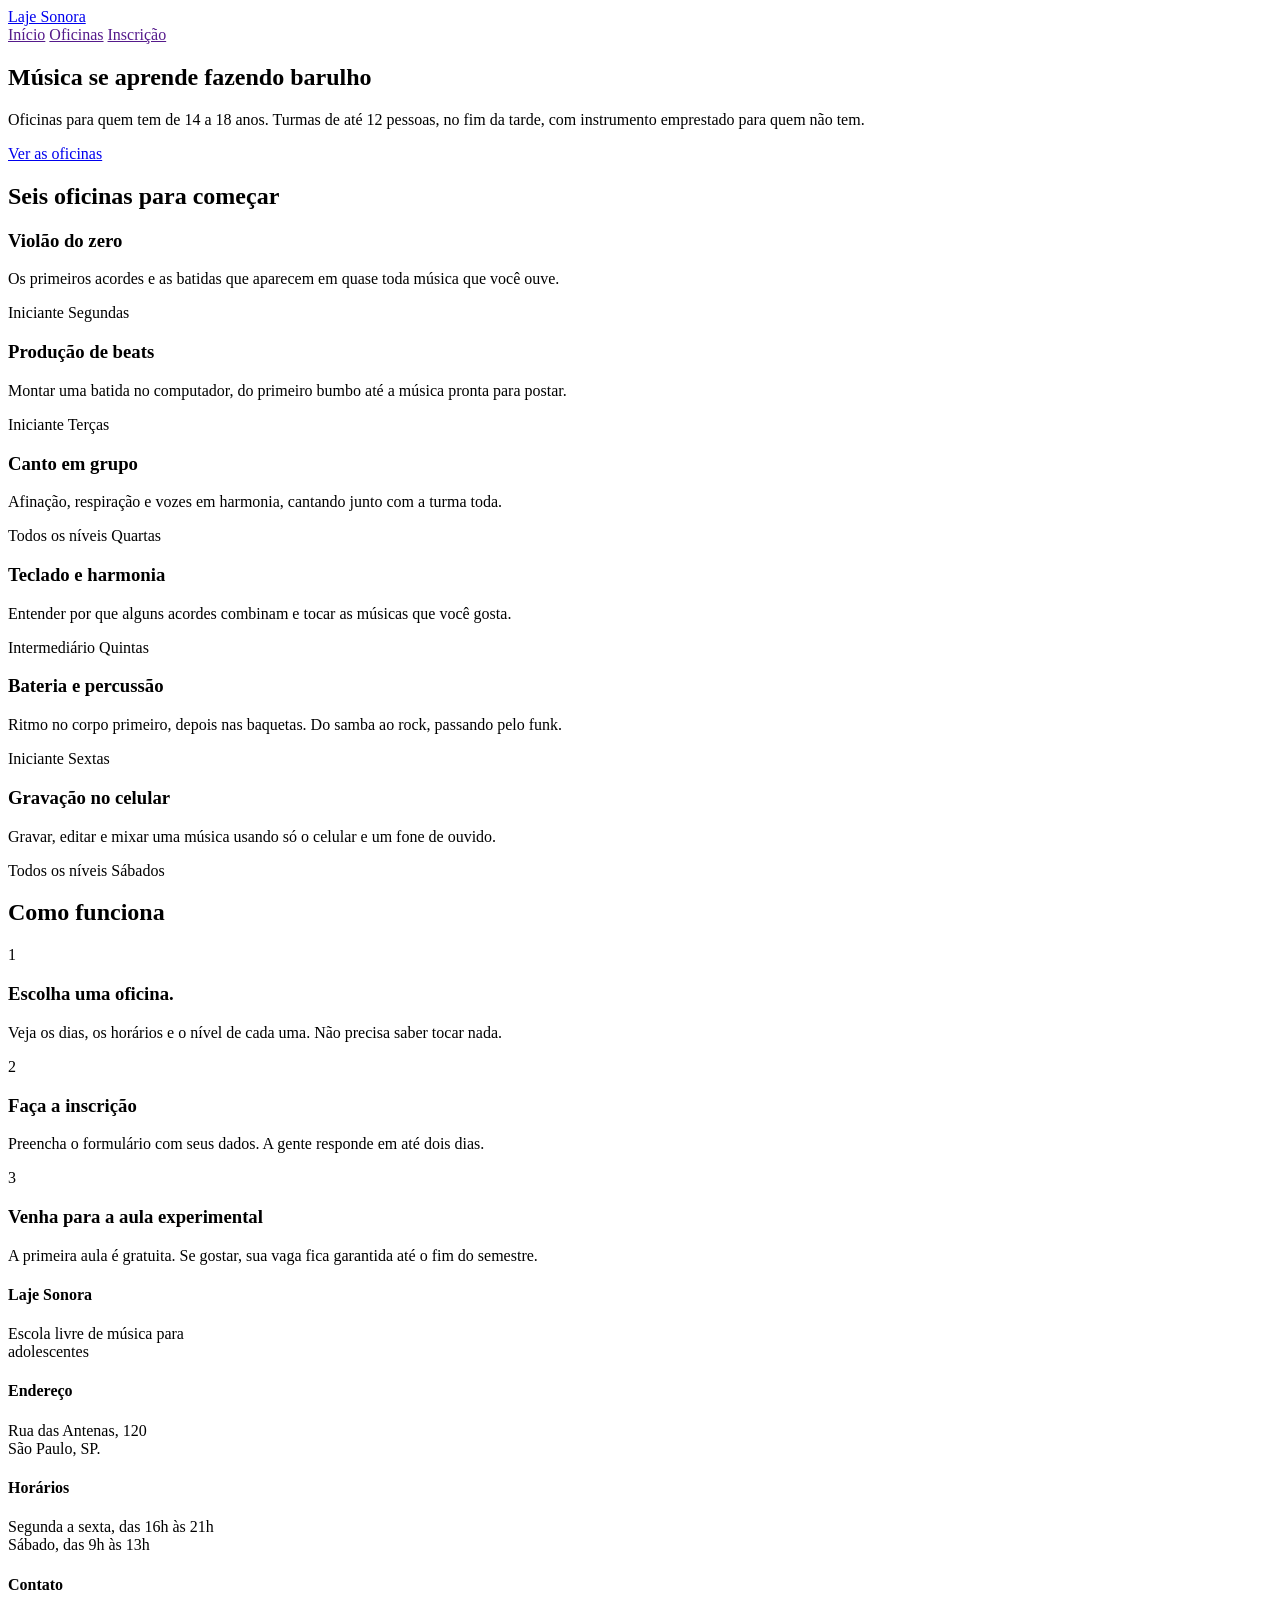
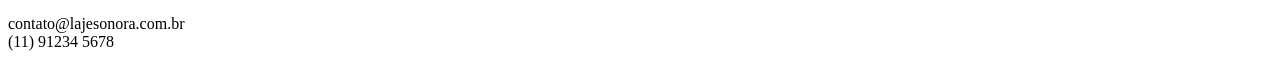
==== index.html @ e1b76550 "Initial commit" ====
<!DOCTYPE html>
<html lang="pt-BR">
<head>
    <meta charset="UTF-8">
    <meta name="viewport" content="width=device-width, initial-scale=1.0">
    <title>Laje Sonora | Início</title>
    <link rel="preconnect" href="https://fonts.googleapis.com">
    <link rel="preconnect" href="https://fonts.gstatic.com" crossorigin>
    <link href="https://fonts.googleapis.com/css2?family=Big+Shoulders:opsz,wght@10..72,100..900&display=swap" rel="stylesheet">
    <link rel="preconnect" href="https://fonts.googleapis.com">
    <link rel="preconnect" href="https://fonts.gstatic.com" crossorigin>
    <link href="https://fonts.googleapis.com/css2?family=Archivo:ital,wght@0,100..900;1,100..900&display=swap" rel="stylesheet">
    <link rel="stylesheet" href="index.css">
</head>
<body>
    <header class="conteudo topo">
        <a href="index.html" class="logo">Laje Sonora</a>

        <nav class="menu">
            <a href="" class="atual">Início</a>
            <a href="">Oficinas</a>
            <a href="">Inscrição</a>
        </nav>
    </header>
    <main>
        <section class="conteudo cartazes">
            <div class="cartaz cartaz-principal">
                <h1>Música se aprende fazendo barulho</h1>
            </div>

            <div class="cartaz cartaz-lateral">
                <p>Oficinas para quem tem de 14 a 18 anos. Turmas de até 12 pessoas, no fim da tarde, com instrumento emprestado para quem não tem.</p>

                <a href="oficinas.html" class="botao">Ver as oficinas</a>
            </div>
        </section>

        <section class="conteudo secao">
            <h2 class="titulo-secao">Seis oficinas para começar</h2>

            <div class="cards">
                <article class="card">
                    <div class="foto foto-azul">

                    </div>

                    <div class="card-texto">
                        <h3>Violão do zero</h3>

                        <p>Os primeiros acordes e as batidas que aparecem em quase toda música que você ouve.</p>

                        <div class="card-info">
                            <span>Iniciante</span>
                            <span>Segundas</span>
                        </div>
                    </div>
                </article>

                <article class="card">
                    <div class="foto foto-amarela">

                    </div>

                    <div class="card-texto">
                        <h3>Produção de beats</h3>

                        <p>Montar uma batida no computador, do primeiro bumbo até a música pronta para postar.</p>

                        <div class="card-info">
                            <span>Iniciante</span>
                            <span>Terças</span>
                        </div>
                    </div>
                </article>

                <article class="card">
                    <div class="foto foto-tinta">

                    </div>

                    <div class="card-texto">
                        <h3>Canto em grupo</h3>

                        <p>Afinação, respiração e vozes em harmonia, cantando junto com a turma toda.</p>

                        <div class="card-info">
                            <span>Todos os níveis</span>
                            <span>Quartas</span>
                        </div>
                    </div>
                </article>

                <article class="card">
                    <div class="foto">

                    </div>

                    <div class="card-texto">
                        <h3>Teclado e harmonia</h3>

                        <p>Entender por que alguns acordes combinam e tocar as músicas que você gosta.</p>

                        <div class="card-info">
                            <span>Intermediário</span>
                            <span>Quintas</span>
                        </div>
                    </div>
                </article>

                <article class="card">
                    <div class="foto foto-azul">

                    </div>

                    <div class="card-texto">
                        <h3>Bateria e percussão</h3>

                        <p>Ritmo no corpo primeiro, depois nas baquetas. Do samba ao rock, passando pelo funk.</p>

                        <div class="card-info">
                            <span>Iniciante</span>
                            <span>Sextas</span>
                        </div>
                    </div>
                </article>

                <article class="card">
                    <div class="foto foto-amarela">

                    </div>

                    <div class="card-texto">
                        <h3>Gravação no celular</h3>

                        <p>Gravar, editar e mixar uma música usando só o celular e um fone de ouvido.</p>

                        <div class="card-info">
                            <span>Todos os níveis</span>
                            <span>Sábados</span>
                        </div>
                    </div>
                </article>
            </div>
        </section>

        <section class="conteudo secao">
            <h2 class="titulo-secao">
                Como funciona
            </h2>
                <div class="passos">
                    <div class="passo">
                        <p class="passo-numero">1</p>
                    </div>
                    <h3>Escolha uma oficina.</h3>
                    <p>Veja os dias, os horários e o nível de cada uma. Não precisa saber tocar nada.</p>
                </div>

                <div class="passos">
                    <div class="passo">
                        <p class="passo-numero">2</p>
                    </div>
                    <h3>Faça a inscrição</h3>
                    <p>Preencha o formulário com seus dados. A gente responde em até dois dias.</p>
                </div>

                <div class="passos">
                    <div class="passo">
                        <p class="passo-numero">3</p>
                    </div>
                    <h3>Venha para a aula experimental</h3>
                    <p>A primeira aula é gratuita. Se gostar, sua vaga fica garantida até o fim do semestre.</p>
                </div>
        </section>
    </main>

        <footer class="rodape">
            <div class="conteudo rodape-colunas">
                <div class="rodape-coluna">
                    <h4>Laje Sonora</h4>
                    <p>Escola livre de música para <br> adolescentes</p>
                </div>
            </div>

            <div class="conteudo rodape-colunas">
                <div class="rodape-coluna">
                    <h4>Endereço</h4>
                    <p>Rua das Antenas, 120 <br>  São Paulo, SP.</p>
                </div>
            </div>

            <div class="conteudo rodape-colunas">
                <div class="rodape-coluna">
                    <h4>Horários</h4>
                    <p>Segunda a sexta, das 16h às 21h<br>Sábado, das 9h às 13h</p>
                </div>
            </div>

            <div class="conteudo rodape-colunas">
                <div class="rodape-coluna">
                    <h4>Contato</h4>
                    <p>contato@lajesonora.com.br<br>(11) 91234 5678</p>
                </div>
            </div>
        </footer>

</body>
</html>
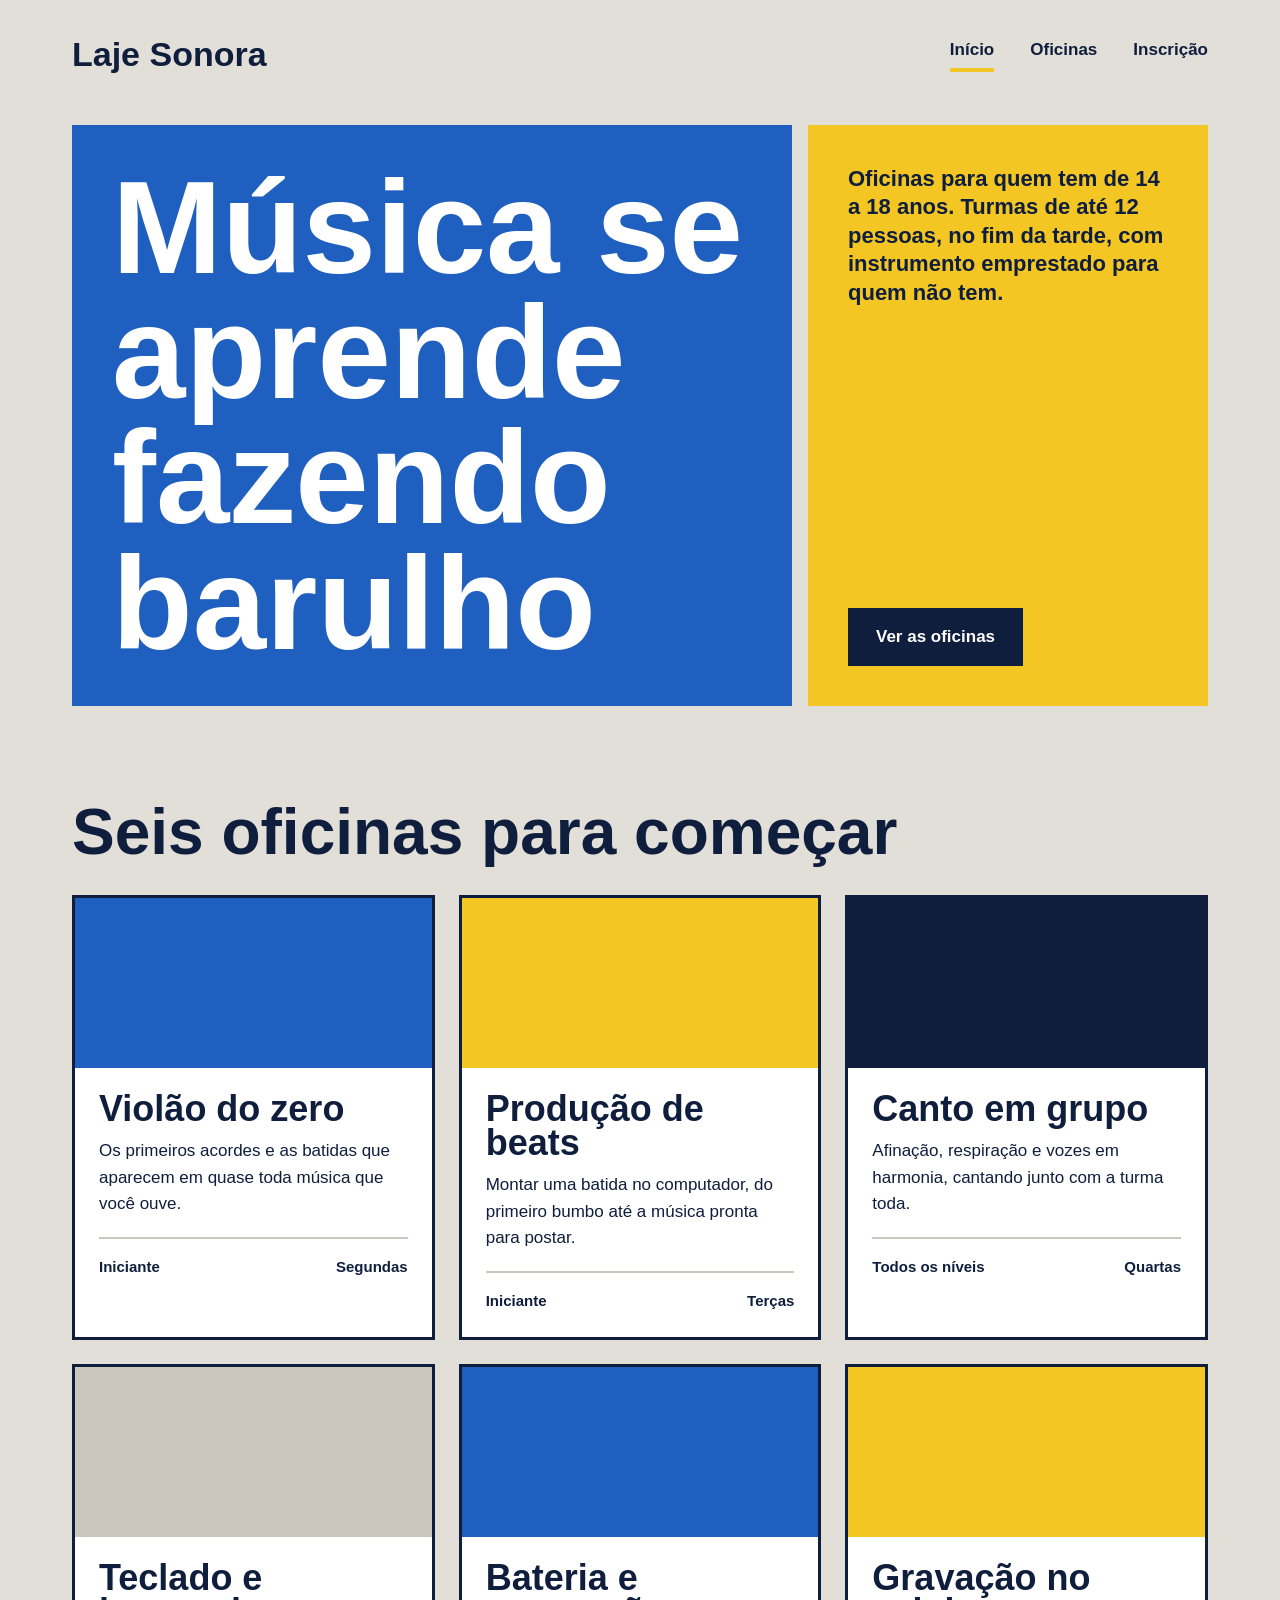
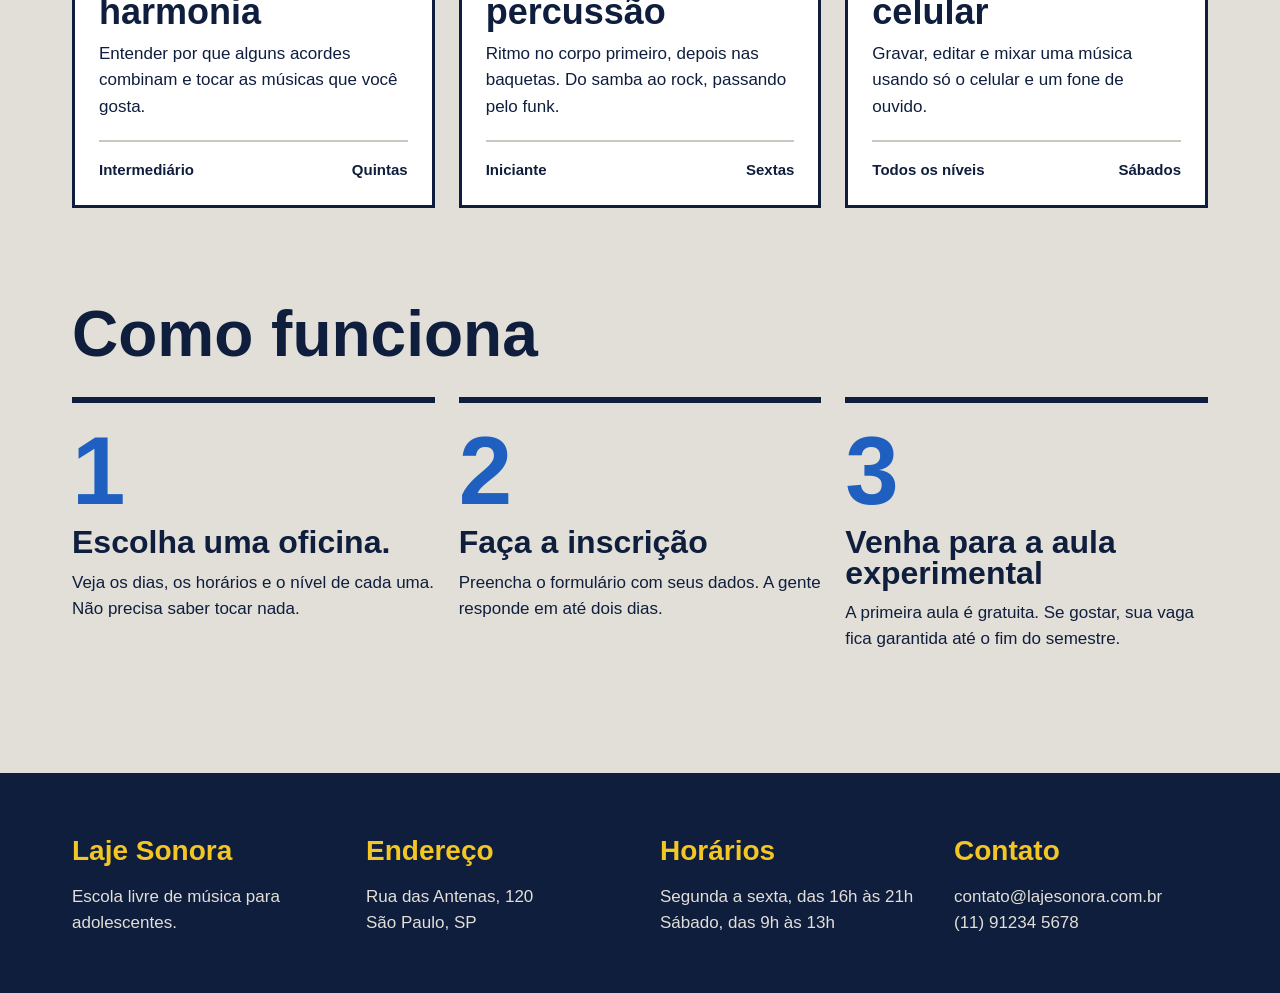
==== commit d4eff7a1: "Página inicial pronta" ====
--- a/index.html
+++ b/index.html
@@ -18,7 +18,7 @@
 
         <nav class="menu">
             <a href="" class="atual">Início</a>
-            <a href="">Oficinas</a>
+            <a href="oficinas.html">Oficinas</a>
             <a href="">Inscrição</a>
         </nav>
     </header>
@@ -150,58 +150,58 @@
                 <div class="passos">
                     <div class="passo">
                         <p class="passo-numero">1</p>
-                    </div>
-                    <h3>Escolha uma oficina.</h3>
+                        <h3>
+                          Escolha uma oficina.
+                        </h3>
                     <p>Veja os dias, os horários e o nível de cada uma. Não precisa saber tocar nada.</p>
                 </div>
 
-                <div class="passos">
+                
                     <div class="passo">
                         <p class="passo-numero">2</p>
-                    </div>
-                    <h3>Faça a inscrição</h3>
-                    <p>Preencha o formulário com seus dados. A gente responde em até dois dias.</p>
-                </div>
-
-                <div class="passos">
+                        <h3>Faça a inscrição</h3>
+                        <p>Preencha o formulário com seus dados. A gente responde em até dois dias.</p>
+                    </div>
+              
+
+                
                     <div class="passo">
                         <p class="passo-numero">3</p>
-                    </div>
-                    <h3>Venha para a aula experimental</h3>
-                    <p>A primeira aula é gratuita. Se gostar, sua vaga fica garantida até o fim do semestre.</p>
+                        <h3>Venha para a aula experimental</h3>
+                        <p>A primeira aula é gratuita. Se gostar, sua vaga fica garantida até o fim do semestre.</p>
+                    </div>
                 </div>
         </section>
     </main>
 
-        <footer class="rodape">
-            <div class="conteudo rodape-colunas">
-                <div class="rodape-coluna">
-                    <h4>Laje Sonora</h4>
-                    <p>Escola livre de música para <br> adolescentes</p>
-                </div>
-            </div>
-
-            <div class="conteudo rodape-colunas">
-                <div class="rodape-coluna">
-                    <h4>Endereço</h4>
-                    <p>Rua das Antenas, 120 <br>  São Paulo, SP.</p>
-                </div>
-            </div>
-
-            <div class="conteudo rodape-colunas">
-                <div class="rodape-coluna">
-                    <h4>Horários</h4>
-                    <p>Segunda a sexta, das 16h às 21h<br>Sábado, das 9h às 13h</p>
-                </div>
-            </div>
-
-            <div class="conteudo rodape-colunas">
-                <div class="rodape-coluna">
-                    <h4>Contato</h4>
-                    <p>contato@lajesonora.com.br<br>(11) 91234 5678</p>
-                </div>
-            </div>
-        </footer>
+    <footer class="rodape">
+        <div class="conteudo rodape-colunas">
+            <div class="rodape-coluna">
+                <h4>
+                    Laje Sonora
+                </h4>
+                <p>Escola livre de música para <br> adolescentes.</p>
+            </div>
+            <div class="rodape-coluna">
+                <h4>
+                    Endereço
+                </h4>
+                <p>Rua das Antenas, 120 <br> São Paulo, SP</p>
+            </div>
+            <div class="rodape-coluna">
+                <h4>
+                    Horários
+                </h4>
+                <p>Segunda a sexta, das 16h às 21h <br> Sábado, das 9h às 13h</p>
+            </div>
+            <div class="rodape-coluna">
+                <h4>
+                    Contato
+                </h4>
+                <p>contato@lajesonora.com.br <br> (11) 91234 5678</p>
+            </div>
+        </div>
+    </footer>
 
 </body>
 </html>
--- a/index.css
+++ b/index.css
@@ -0,0 +1,235 @@
+*{
+    margin: 0;
+    padding: 0;
+    box-sizing: border-box;
+}
+
+:root{
+    --concreto: #E2DFD8;
+    --concreto-escuro: #CBC7BE;
+    --tinta: #0F1E3D;
+    --caixa-dagua: #1F5FBF;
+    --fita: #F3C623;
+    --branco: #FFFFFF;
+
+    --fonte-cartaz: "Big Shoulders", "Arial Narrow", sans-serif;
+    --fonte-texto: "Archivo", Arial, sans-serif;
+}
+
+body{
+    background-color: #E2DFD8;
+    color: var(--tinta);
+    font-family: var(--fonte-texto);
+    font-size: 17px;
+    line-height: 1.55;
+}
+
+a{
+    color: inherit;
+}
+
+h1, h2, h3{
+    font-family: var(--fonte-cartaz);
+    font-weight: 900;
+    line-height: 0.95;
+}
+
+.conteudo{
+    max-width: 1200px;
+    margin-inline: auto;
+    padding-inline: 32px;
+}
+
+.topo{
+    padding-block: 28px;
+    display: flex;
+    justify-content: space-between;
+    align-items: center;
+}
+
+.logo {
+    font-family: var(--fonte-cartaz);
+    font-size: 34px;
+    font-weight: 900;
+    text-decoration: none;
+}
+
+.menu{
+    display: flex;
+    gap: 36px;
+}
+
+.menu a{
+    font-weight: 600;
+    text-decoration: none;
+    padding-bottom: 4px; 
+    border-bottom: 4px solid transparent;
+}
+
+.menu a:hover{
+    border-bottom-color:var(--tinta);
+}
+
+.menu a.atual{
+    border-bottom-color:var(--fita);
+}
+
+.cartazes{
+    margin-top: 16px;
+    display: flex;
+    gap: 16px;
+}
+
+.cartaz{
+    padding: 40px;
+}
+
+.cartaz-principal {
+    background-color: var(--caixa-dagua);
+    color: var(--branco);
+    flex: 2;
+}
+
+.cartaz-principal h1{
+    font-size: 132px;
+    max-width: 9ch;
+}
+
+.cartaz-lateral {
+    background-color: var(--fita);
+    flex: 1;
+    display: flex;
+    flex-direction: column;
+    justify-content: space-between;
+    gap: 32px;
+    align-items: flex-start;
+}
+
+.cartaz-lateral p{
+    font-size: 22px;
+    font-weight: 600;
+    line-height: 1.3;
+}
+
+.botao{
+    background-color: var(--tinta);
+    color: var(--branco);
+    font-weight: 700;
+    text-decoration: none;
+    padding: 16px 28px;
+    border: none;
+    font-family: var(--fonte-texto);
+    font-size: 17px;
+    cursor: pointer;
+}
+
+.botao:hover {
+    background-color: var(--caixa-dagua);
+}
+
+.secao {
+    margin-top: 96px;
+}
+
+.titulo-secao {
+    font-size: 64px;
+    margin-bottom: 32px;
+}
+
+.cards {
+    display: flex;
+    flex-wrap: wrap;
+    gap: 24px;
+}
+
+.card{
+    background-color: var(--branco);
+    border: 3px solid var(--tinta);
+    flex: 1 1 340px;
+
+    h3{
+        font-size: 36px;
+        margin-bottom: 12px;
+    }
+}
+
+.card .foto  {
+    height: 170px;
+}
+
+.foto {
+    background-color: var(--concreto-escuro);
+}
+
+.foto-azul {
+    background-color: var(--caixa-dagua);
+}
+
+.foto-amarela {
+    background-color: var(--fita);
+}
+
+.foto-tinta {
+    background-color: var(--tinta);
+}
+
+.card-texto {
+    padding: 24px;
+}
+
+.card-info {
+    margin-top: 20px;
+    padding-top: 16px;
+    border-top: 2px solid var(--concreto-escuro);
+    font-weight: 600;
+    font-size: 15px;
+
+    display: flex;
+    justify-content: space-between;
+}
+
+.passos {
+    display: flex;
+    gap: 24px;
+}
+
+.passo{
+    border-top: 6px solid var(--tinta);
+    padding-top: 20px;
+    flex: 1;
+}
+
+.passo-numero {
+    font-family: var(--fonte-cartaz);
+    font-size: 96px;
+    font-weight: 900;
+    line-height: 1;
+    color: var(--caixa-dagua);
+}
+.passo h3{
+    font-size: 32px;
+    margin-block: 8px 12px;
+}
+
+.rodape {
+    margin-top: 120px;
+    background-color: var(--tinta);
+    color: var(--concreto);
+    padding-block: 56px;
+}
+
+.rodape-colunas {
+    display: flex;
+    gap: 40px;
+}
+
+.rodape-coluna {
+    flex: 1;
+}
+
+.rodape h4 {
+    font-family: var(--fonte-cartaz);
+    font-size: 28px;
+    color: var(--fita);
+    margin-bottom: 12px ;
+}
